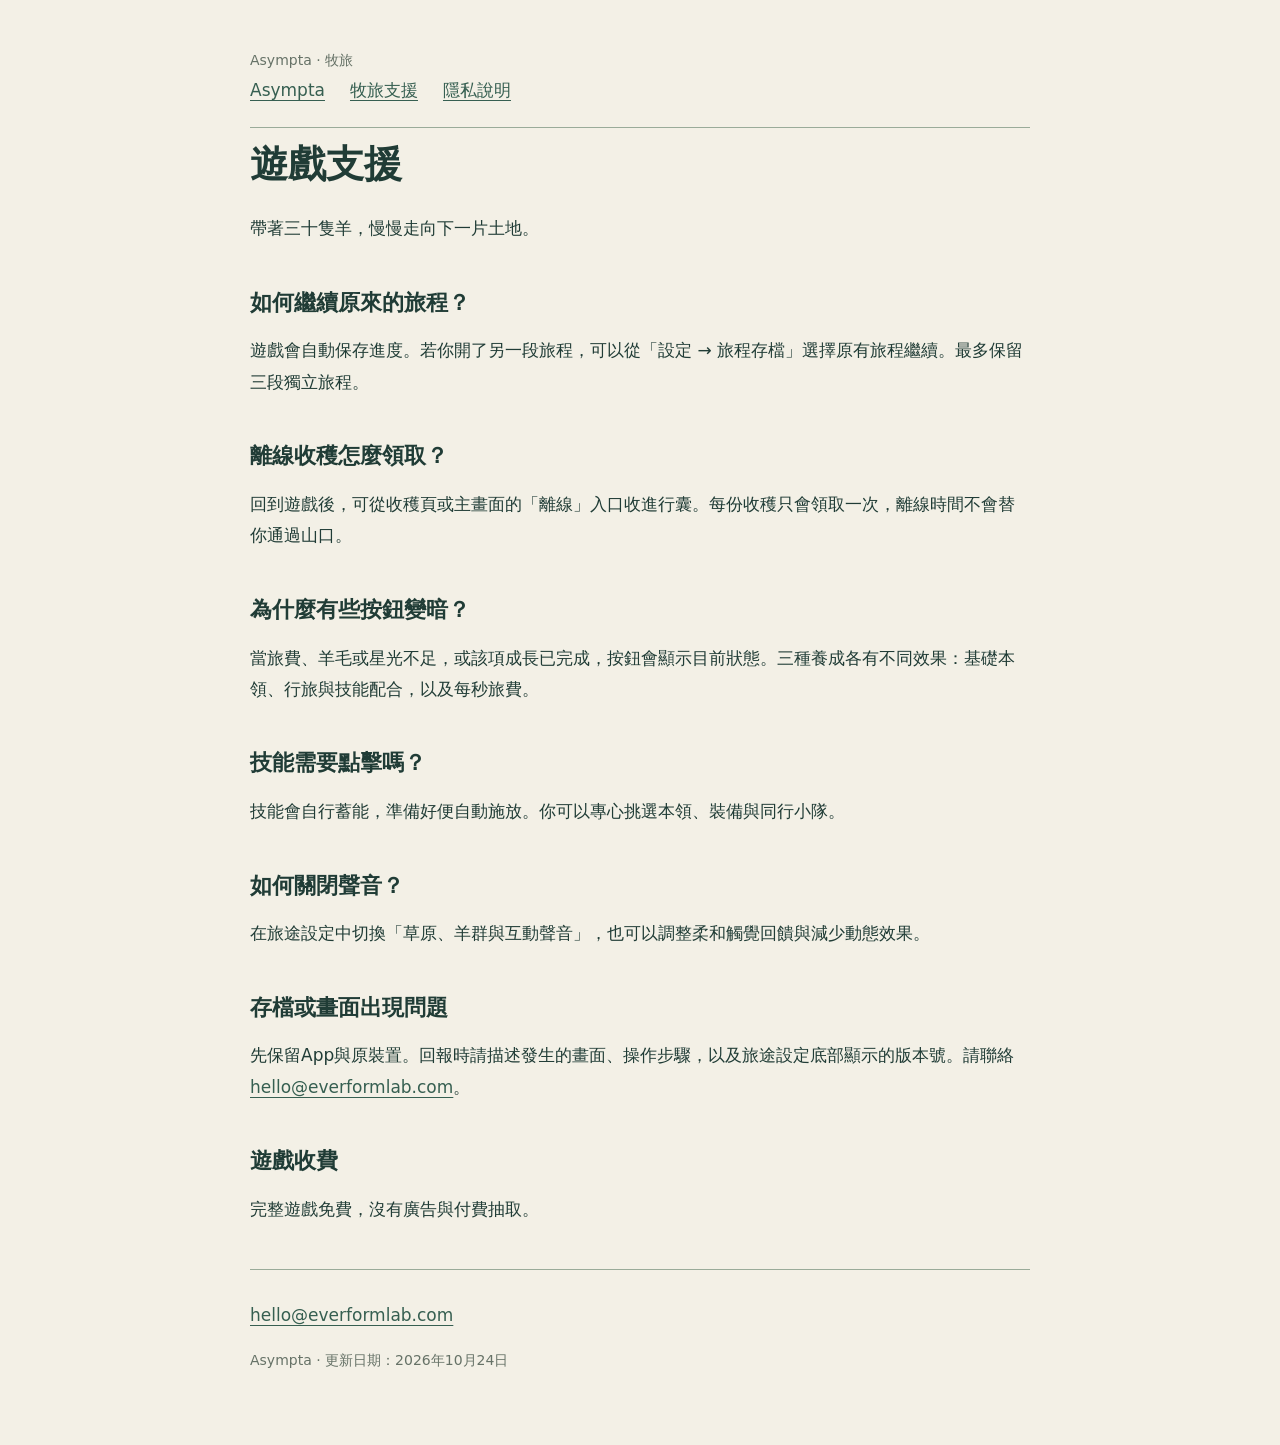
==== muzhu/index.html @ 696089e0 "Add Muzhu support and privacy pages with public contact" ====
<!doctype html><html lang="zh-Hant"><head><meta charset="utf-8"><meta name="viewport" content="width=device-width,initial-scale=1"><title>牧旅支援 · Asympta</title><link rel="canonical" href="https://okok147.github.io/asympta-portfolio/muzhu/"><style>body{margin:0;background:#f3f0e6;color:#203c36;font:17px/1.85 system-ui,-apple-system,sans-serif}main{max-width:780px;margin:auto;padding:44px 24px 70px}h1{font-size:38px;line-height:1.3;margin:12px 0 24px}h2{font-size:22px;margin:38px 0 10px}p{margin:12px 0}nav{display:flex;gap:25px;flex-wrap:wrap;border-bottom:1px solid #9aab99;padding-bottom:20px}a{color:#365f51;text-underline-offset:4px}small,.note{color:#667267;font-size:14px}footer{border-top:1px solid #9aab99;margin-top:44px;padding-top:18px}</style></head><body><main><small>Asympta · 牧旅</small><nav><a href="https://okok147.github.io/asympta-portfolio/">Asympta</a><a href="https://okok147.github.io/asympta-portfolio/muzhu/">牧旅支援</a><a href="https://okok147.github.io/asympta-portfolio/muzhu/privacy/">隱私說明</a></nav><h1>遊戲支援</h1><p>帶著三十隻羊，慢慢走向下一片土地。</p><h2>如何繼續原來的旅程？</h2><p>遊戲會自動保存進度。若你開了另一段旅程，可以從「設定 → 旅程存檔」選擇原有旅程繼續。最多保留三段獨立旅程。</p><h2>離線收穫怎麼領取？</h2><p>回到遊戲後，可從收穫頁或主畫面的「離線」入口收進行囊。每份收穫只會領取一次，離線時間不會替你通過山口。</p><h2>為什麼有些按鈕變暗？</h2><p>當旅費、羊毛或星光不足，或該項成長已完成，按鈕會顯示目前狀態。三種養成各有不同效果：基礎本領、行旅與技能配合，以及每秒旅費。</p><h2>技能需要點擊嗎？</h2><p>技能會自行蓄能，準備好便自動施放。你可以專心挑選本領、裝備與同行小隊。</p><h2>如何關閉聲音？</h2><p>在旅途設定中切換「草原、羊群與互動聲音」，也可以調整柔和觸覺回饋與減少動態效果。</p><h2>存檔或畫面出現問題</h2><p>先保留App與原裝置。回報時請描述發生的畫面、操作步驟，以及旅途設定底部顯示的版本號。請聯絡 <a href="mailto:hello@everformlab.com">hello@everformlab.com</a>。</p><h2>遊戲收費</h2><p>完整遊戲免費，沒有廣告與付費抽取。</p><footer><p><a href="mailto:hello@everformlab.com">hello@everformlab.com</a></p><small>Asympta · 更新日期：2026年10月24日</small></footer></main></body></html>
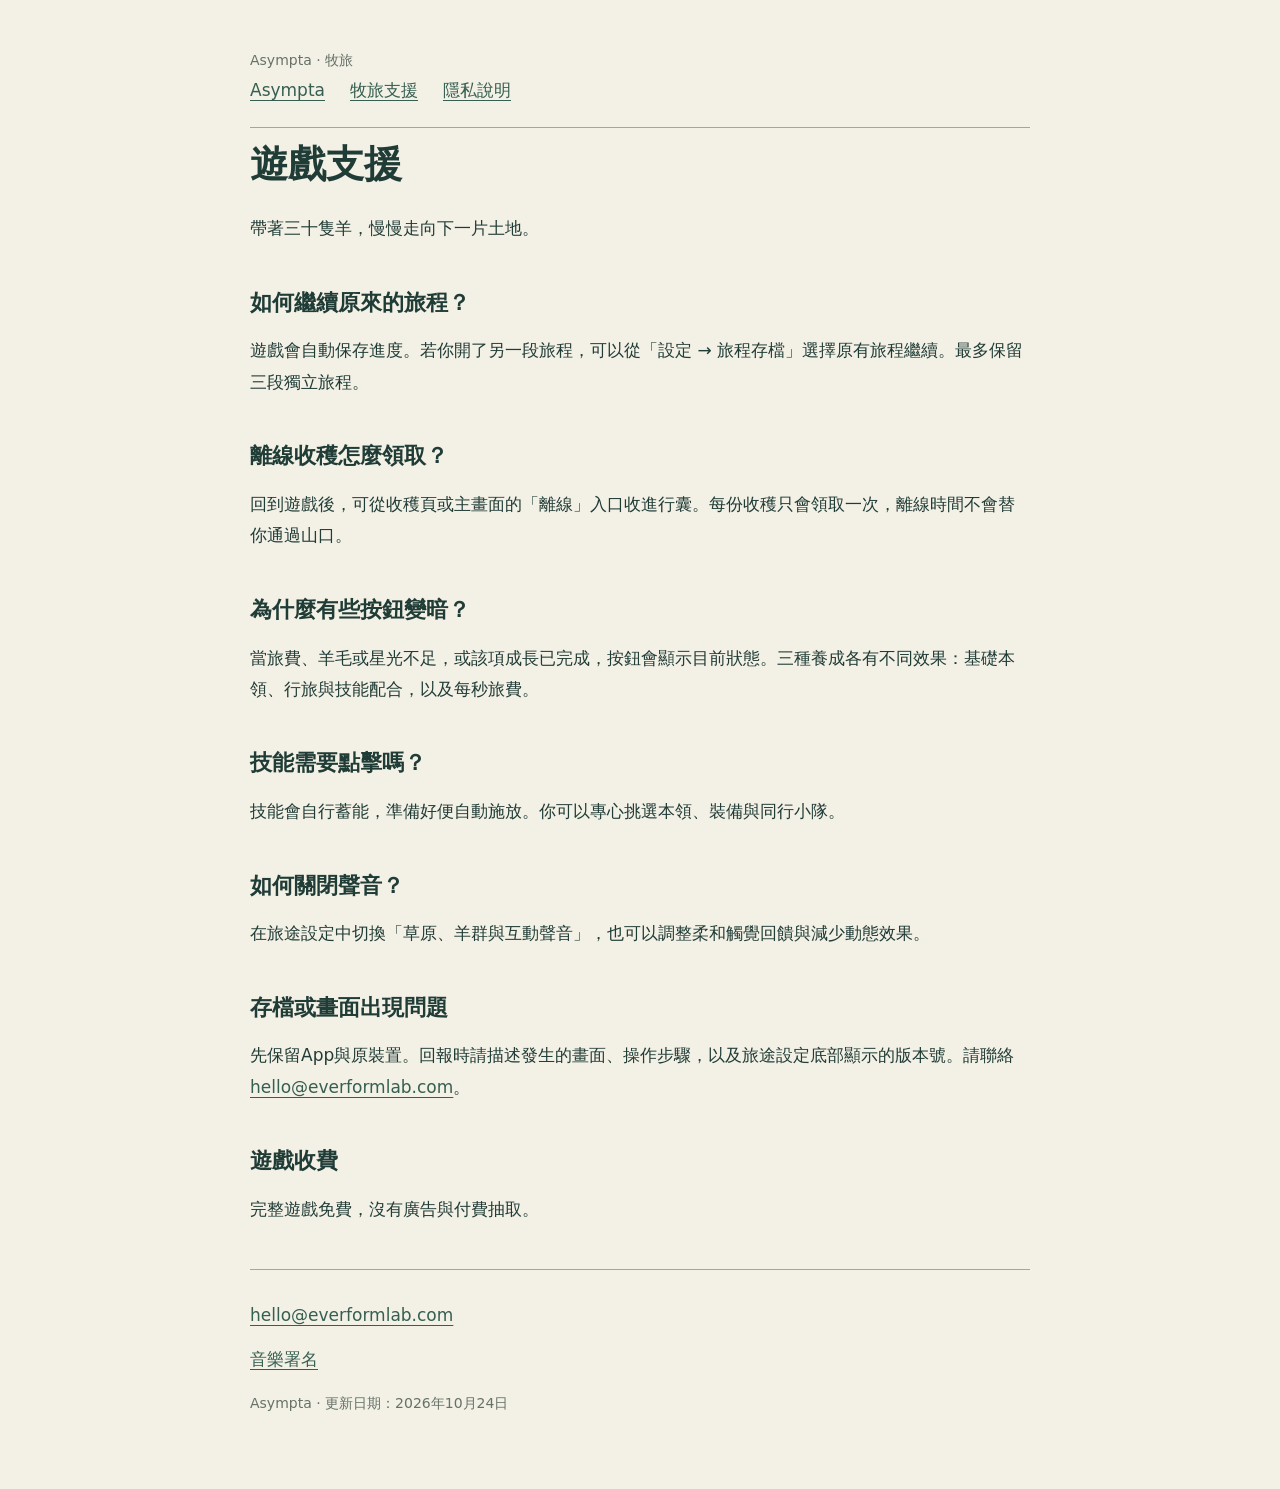
==== commit 0a355db8: "Add Muzhu recorded music attribution on official website" ====
--- a/muzhu/index.html
+++ b/muzhu/index.html
@@ -1 +1 @@
-<!doctype html><html lang="zh-Hant"><head><meta charset="utf-8"><meta name="viewport" content="width=device-width,initial-scale=1"><title>牧旅支援 · Asympta</title><link rel="canonical" href="https://okok147.github.io/asympta-portfolio/muzhu/"><style>body{margin:0;background:#f3f0e6;color:#203c36;font:17px/1.85 system-ui,-apple-system,sans-serif}main{max-width:780px;margin:auto;padding:44px 24px 70px}h1{font-size:38px;line-height:1.3;margin:12px 0 24px}h2{font-size:22px;margin:38px 0 10px}p{margin:12px 0}nav{display:flex;gap:25px;flex-wrap:wrap;border-bottom:1px solid #9aab99;padding-bottom:20px}a{color:#365f51;text-underline-offset:4px}small,.note{color:#667267;font-size:14px}footer{border-top:1px solid #9aab99;margin-top:44px;padding-top:18px}</style></head><body><main><small>Asympta · 牧旅</small><nav><a href="https://okok147.github.io/asympta-portfolio/">Asympta</a><a href="https://okok147.github.io/asympta-portfolio/muzhu/">牧旅支援</a><a href="https://okok147.github.io/asympta-portfolio/muzhu/privacy/">隱私說明</a></nav><h1>遊戲支援</h1><p>帶著三十隻羊，慢慢走向下一片土地。</p><h2>如何繼續原來的旅程？</h2><p>遊戲會自動保存進度。若你開了另一段旅程，可以從「設定 → 旅程存檔」選擇原有旅程繼續。最多保留三段獨立旅程。</p><h2>離線收穫怎麼領取？</h2><p>回到遊戲後，可從收穫頁或主畫面的「離線」入口收進行囊。每份收穫只會領取一次，離線時間不會替你通過山口。</p><h2>為什麼有些按鈕變暗？</h2><p>當旅費、羊毛或星光不足，或該項成長已完成，按鈕會顯示目前狀態。三種養成各有不同效果：基礎本領、行旅與技能配合，以及每秒旅費。</p><h2>技能需要點擊嗎？</h2><p>技能會自行蓄能，準備好便自動施放。你可以專心挑選本領、裝備與同行小隊。</p><h2>如何關閉聲音？</h2><p>在旅途設定中切換「草原、羊群與互動聲音」，也可以調整柔和觸覺回饋與減少動態效果。</p><h2>存檔或畫面出現問題</h2><p>先保留App與原裝置。回報時請描述發生的畫面、操作步驟，以及旅途設定底部顯示的版本號。請聯絡 <a href="mailto:hello@everformlab.com">hello@everformlab.com</a>。</p><h2>遊戲收費</h2><p>完整遊戲免費，沒有廣告與付費抽取。</p><footer><p><a href="mailto:hello@everformlab.com">hello@everformlab.com</a></p><small>Asympta · 更新日期：2026年10月24日</small></footer></main></body></html>+<!doctype html><html lang="zh-Hant"><head><meta charset="utf-8"><meta name="viewport" content="width=device-width,initial-scale=1"><title>牧旅支援 · Asympta</title><link rel="canonical" href="https://okok147.github.io/asympta-portfolio/muzhu/"><style>body{margin:0;background:#f3f0e6;color:#203c36;font:17px/1.85 system-ui,-apple-system,sans-serif}main{max-width:780px;margin:auto;padding:44px 24px 70px}h1{font-size:38px;line-height:1.3;margin:12px 0 24px}h2{font-size:22px;margin:38px 0 10px}p{margin:12px 0}nav{display:flex;gap:25px;flex-wrap:wrap;border-bottom:1px solid #9aab99;padding-bottom:20px}a{color:#365f51;text-underline-offset:4px}small,.note{color:#667267;font-size:14px}footer{border-top:1px solid #9aab99;margin-top:44px;padding-top:18px}</style></head><body><main><small>Asympta · 牧旅</small><nav><a href="https://okok147.github.io/asympta-portfolio/">Asympta</a><a href="https://okok147.github.io/asympta-portfolio/muzhu/">牧旅支援</a><a href="https://okok147.github.io/asympta-portfolio/muzhu/privacy/">隱私說明</a></nav><h1>遊戲支援</h1><p>帶著三十隻羊，慢慢走向下一片土地。</p><h2>如何繼續原來的旅程？</h2><p>遊戲會自動保存進度。若你開了另一段旅程，可以從「設定 → 旅程存檔」選擇原有旅程繼續。最多保留三段獨立旅程。</p><h2>離線收穫怎麼領取？</h2><p>回到遊戲後，可從收穫頁或主畫面的「離線」入口收進行囊。每份收穫只會領取一次，離線時間不會替你通過山口。</p><h2>為什麼有些按鈕變暗？</h2><p>當旅費、羊毛或星光不足，或該項成長已完成，按鈕會顯示目前狀態。三種養成各有不同效果：基礎本領、行旅與技能配合，以及每秒旅費。</p><h2>技能需要點擊嗎？</h2><p>技能會自行蓄能，準備好便自動施放。你可以專心挑選本領、裝備與同行小隊。</p><h2>如何關閉聲音？</h2><p>在旅途設定中切換「草原、羊群與互動聲音」，也可以調整柔和觸覺回饋與減少動態效果。</p><h2>存檔或畫面出現問題</h2><p>先保留App與原裝置。回報時請描述發生的畫面、操作步驟，以及旅途設定底部顯示的版本號。請聯絡 <a href="mailto:hello@everformlab.com">hello@everformlab.com</a>。</p><h2>遊戲收費</h2><p>完整遊戲免費，沒有廣告與付費抽取。</p><footer><p><a href="mailto:hello@everformlab.com">hello@everformlab.com</a></p><p><a href="music-credits.html">音樂署名</a></p><small>Asympta · 更新日期：2026年10月24日</small></footer></main></body></html>
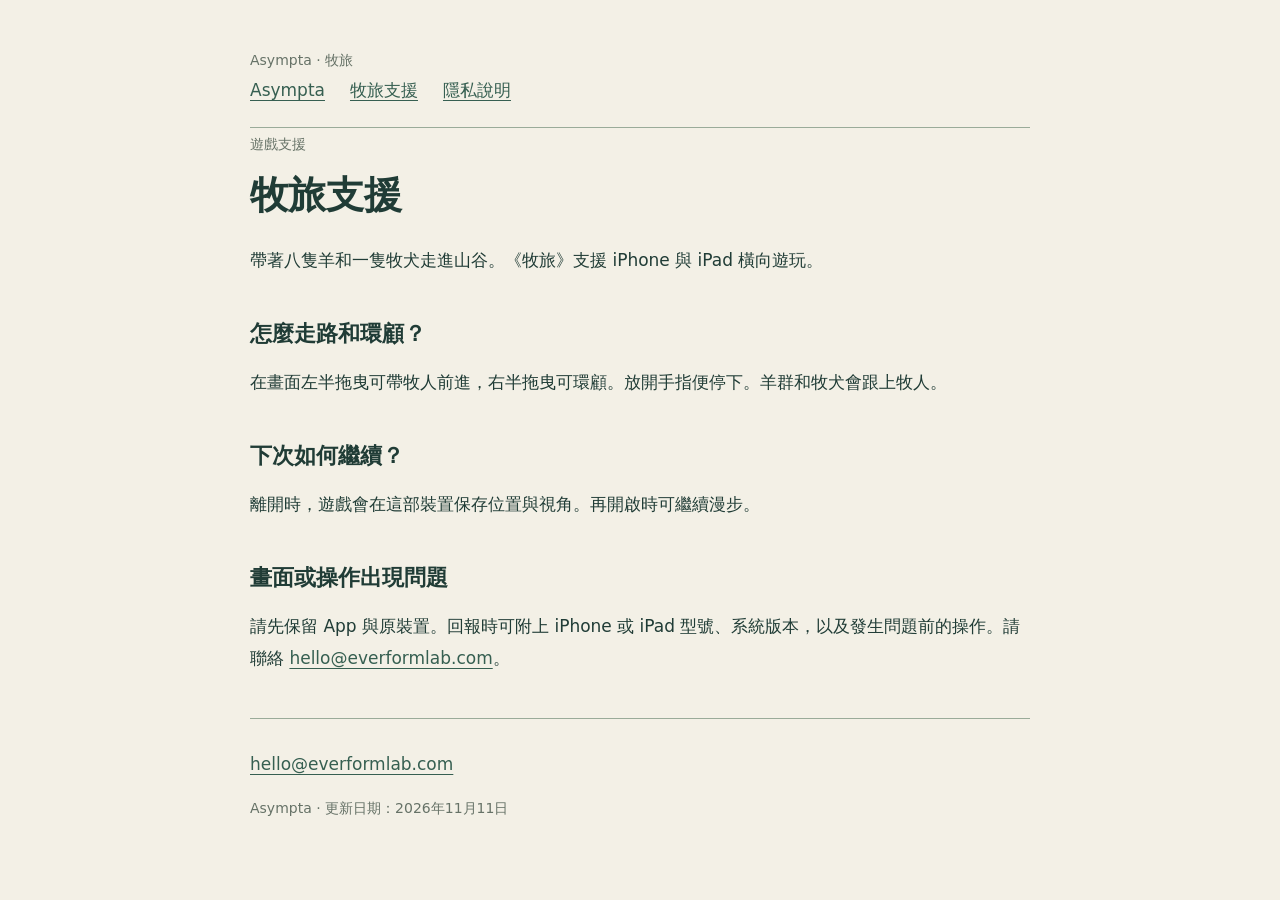
==== commit 55caaa96: "Update Muzhu support and privacy for landscape play" ====
--- a/muzhu/index.html
+++ b/muzhu/index.html
@@ -1 +1,11 @@
-<!doctype html><html lang="zh-Hant"><head><meta charset="utf-8"><meta name="viewport" content="width=device-width,initial-scale=1"><title>牧旅支援 · Asympta</title><link rel="canonical" href="https://okok147.github.io/asympta-portfolio/muzhu/"><style>body{margin:0;background:#f3f0e6;color:#203c36;font:17px/1.85 system-ui,-apple-system,sans-serif}main{max-width:780px;margin:auto;padding:44px 24px 70px}h1{font-size:38px;line-height:1.3;margin:12px 0 24px}h2{font-size:22px;margin:38px 0 10px}p{margin:12px 0}nav{display:flex;gap:25px;flex-wrap:wrap;border-bottom:1px solid #9aab99;padding-bottom:20px}a{color:#365f51;text-underline-offset:4px}small,.note{color:#667267;font-size:14px}footer{border-top:1px solid #9aab99;margin-top:44px;padding-top:18px}</style></head><body><main><small>Asympta · 牧旅</small><nav><a href="https://okok147.github.io/asympta-portfolio/">Asympta</a><a href="https://okok147.github.io/asympta-portfolio/muzhu/">牧旅支援</a><a href="https://okok147.github.io/asympta-portfolio/muzhu/privacy/">隱私說明</a></nav><h1>遊戲支援</h1><p>帶著三十隻羊，慢慢走向下一片土地。</p><h2>如何繼續原來的旅程？</h2><p>遊戲會自動保存進度。若你開了另一段旅程，可以從「設定 → 旅程存檔」選擇原有旅程繼續。最多保留三段獨立旅程。</p><h2>離線收穫怎麼領取？</h2><p>回到遊戲後，可從收穫頁或主畫面的「離線」入口收進行囊。每份收穫只會領取一次，離線時間不會替你通過山口。</p><h2>為什麼有些按鈕變暗？</h2><p>當旅費、羊毛或星光不足，或該項成長已完成，按鈕會顯示目前狀態。三種養成各有不同效果：基礎本領、行旅與技能配合，以及每秒旅費。</p><h2>技能需要點擊嗎？</h2><p>技能會自行蓄能，準備好便自動施放。你可以專心挑選本領、裝備與同行小隊。</p><h2>如何關閉聲音？</h2><p>在旅途設定中切換「草原、羊群與互動聲音」，也可以調整柔和觸覺回饋與減少動態效果。</p><h2>存檔或畫面出現問題</h2><p>先保留App與原裝置。回報時請描述發生的畫面、操作步驟，以及旅途設定底部顯示的版本號。請聯絡 <a href="mailto:hello@everformlab.com">hello@everformlab.com</a>。</p><h2>遊戲收費</h2><p>完整遊戲免費，沒有廣告與付費抽取。</p><footer><p><a href="mailto:hello@everformlab.com">hello@everformlab.com</a></p><p><a href="music-credits.html">音樂署名</a></p><small>Asympta · 更新日期：2026年10月24日</small></footer></main></body></html>+<!doctype html><html lang="zh-Hant"><head><meta charset="utf-8"><meta name="viewport" content="width=device-width,initial-scale=1"><title>牧旅支援 · Asympta</title><link rel="canonical" href="https://okok147.github.io/asympta-portfolio/muzhu/"><style>body{margin:0;background:#f3f0e6;color:#203c36;font:17px/1.85 system-ui,-apple-system,sans-serif}main{max-width:780px;margin:auto;padding:44px 24px 70px}h1{font-size:38px;line-height:1.3;margin:12px 0 24px}h2{font-size:22px;margin:38px 0 10px}p{margin:12px 0}nav{display:flex;gap:25px;flex-wrap:wrap;border-bottom:1px solid #9aab99;padding-bottom:20px}a{color:#365f51;text-underline-offset:4px}small,.note{color:#667267;font-size:14px}footer{border-top:1px solid #9aab99;margin-top:44px;padding-top:18px}</style></head><body><main><small>Asympta · 牧旅</small><nav><a href="https://okok147.github.io/asympta-portfolio/">Asympta</a><a href="https://okok147.github.io/asympta-portfolio/muzhu/">牧旅支援</a><a href="https://okok147.github.io/asympta-portfolio/muzhu/privacy/">隱私說明</a></nav>
+<small class="note">遊戲支援</small>
+<h1>牧旅支援</h1>
+<p>帶著八隻羊和一隻牧犬走進山谷。《牧旅》支援 iPhone 與 iPad 橫向遊玩。</p>
+<h2>怎麼走路和環顧？</h2>
+<p>在畫面左半拖曳可帶牧人前進，右半拖曳可環顧。放開手指便停下。羊群和牧犬會跟上牧人。</p>
+<h2>下次如何繼續？</h2>
+<p>離開時，遊戲會在這部裝置保存位置與視角。再開啟時可繼續漫步。</p>
+<h2>畫面或操作出現問題</h2>
+<p>請先保留 App 與原裝置。回報時可附上 iPhone 或 iPad 型號、系統版本，以及發生問題前的操作。請聯絡 <a href="mailto:hello@everformlab.com">hello@everformlab.com</a>。</p>
+<footer><p><a href="mailto:hello@everformlab.com">hello@everformlab.com</a></p><p></p><small>Asympta · 更新日期：2026年11月11日</small></footer></main></body></html>
